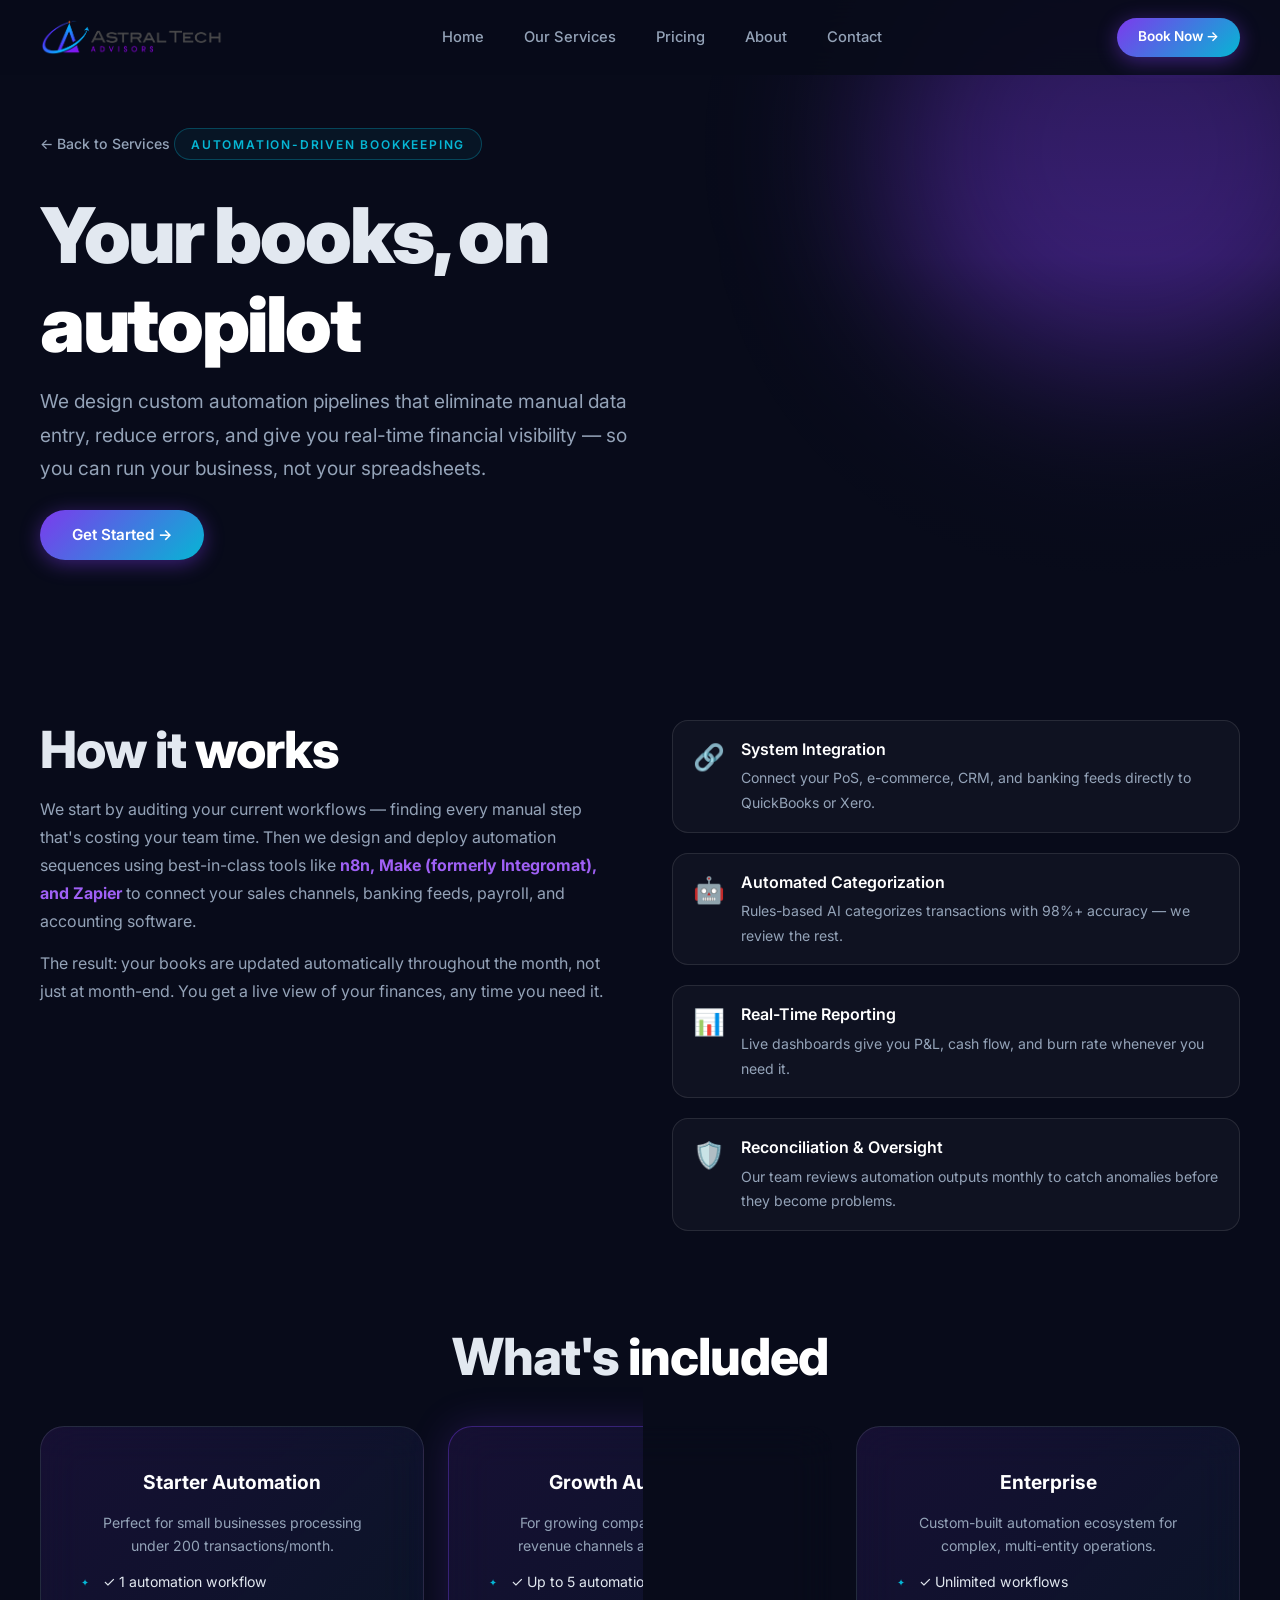
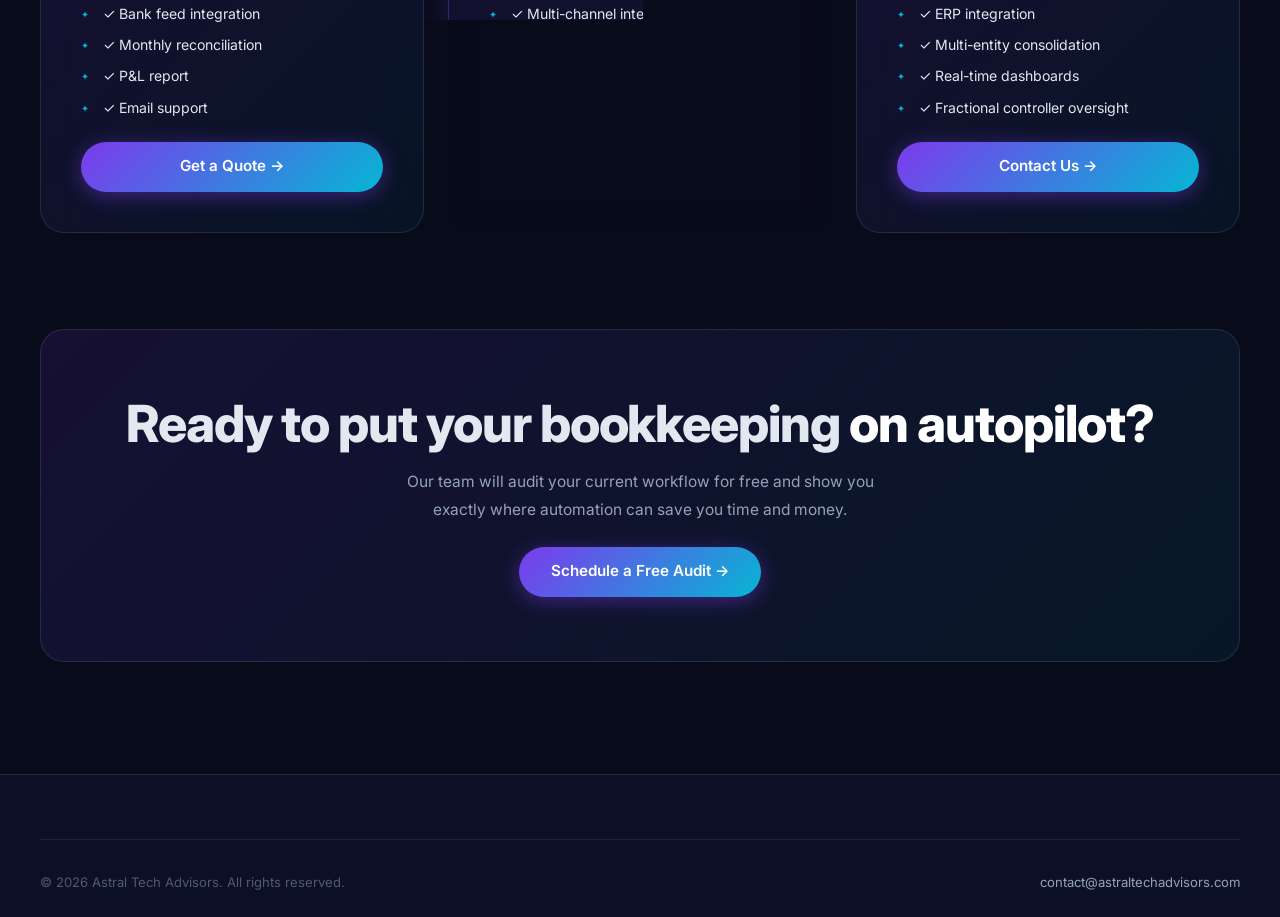
==== automation-bookkeeping.html @ 104b8343 "Add 9 service landing pages, wire up all navigation links - Restore 6 service pages from Johan's git" ====
<!DOCTYPE html>
<html lang="en">

<head>
    <meta charset="UTF-8" />
    <meta name="viewport" content="width=device-width, initial-scale=1.0" />
    <title>Automation-Driven Bookkeeping — Astral Tech Advisors</title>
    <meta name="description"
        content="Reduce manual entry and errors with custom automation pipelines. We design workflows using n8n, Make, and Zapier for real-time financial visibility." />
    <link rel="preconnect" href="https://fonts.googleapis.com" />
    <link rel="stylesheet" href="index.css" />
    <link rel="stylesheet" href="landing.css" />
</head>

<body>
    <nav class="navbar scrolled" id="navbar">
        <div class="container">
            <div class="nav-inner">
                <a href="index.html" class="nav-logo">
                    <img src="Website Logo.png" alt="Astral Tech Advisors" class="nav-logo-img" />
                </a>
                <ul class="nav-links" id="nav-links">
                    <li><a href="index.html">Home</a></li>
                    <li><a href="index.html#services">Our Services</a></li>
                    <li><a href="index.html#pricing">Pricing</a></li>
                    <li><a href="index.html#about">About</a></li>
                    <li><a href="index.html#contact">Contact</a></li>
                </ul>
                <!-- TODO: Replace with actual Calendly scheduling page once created -->
                <a href="https://calendly.com/astraltechadvisors" target="_blank" class="btn btn-primary btn-sm nav-cta">Book Now →</a>
                <button class="hamburger" id="hamburger"
                    aria-label="Toggle menu"><span></span><span></span><span></span></button>
            </div>
        </div>
    </nav>

    <header class="landing-hero">

        <div class="hero-overlay"></div>
        <div class="orb orb-violet" style="width:500px;height:500px;top:-100px;right:-100px;"></div>
        <div class="container">
            <div class="landing-hero-content">
                <a href="index.html#services" class="back-link">← Back to Services</a>
                <div class="section-label">Automation-Driven Bookkeeping</div>
                <h1>Your books, on <span class="gradient-text">autopilot</span></h1>
                <p class="hero-subtitle">We design custom automation pipelines that eliminate manual data entry, reduce
                    errors, and give you real-time financial visibility — so you can run your business, not your
                    spreadsheets.</p>
                <a href="index.html#contact" class="btn btn-primary">Get Started →</a>
            </div>
        </div>
    </header>

    <main class="landing-main">
        <div class="container">

            <section class="landing-section reveal">
                <div class="landing-section-grid">
                    <div>
                        <h2>How it <span class="gradient-text">works</span></h2>
                        <p>We start by auditing your current workflows — finding every manual step that's costing your
                            team time. Then we design and deploy automation sequences using best-in-class tools like
                            <strong>n8n, Make (formerly Integromat), and Zapier</strong> to connect your sales channels,
                            banking feeds, payroll, and accounting software.</p>
                        <p>The result: your books are updated automatically throughout the month, not just at month-end.
                            You get a live view of your finances, any time you need it.</p>
                    </div>
                    <div class="feature-list">
                        <div class="feature-item">
                            <div class="feature-icon">🔗</div>
                            <div><strong>System Integration</strong>
                                <p>Connect your PoS, e-commerce, CRM, and banking feeds directly to QuickBooks or Xero.
                                </p>
                            </div>
                        </div>
                        <div class="feature-item">
                            <div class="feature-icon">🤖</div>
                            <div><strong>Automated Categorization</strong>
                                <p>Rules-based AI categorizes transactions with 98%+ accuracy — we review the rest.</p>
                            </div>
                        </div>
                        <div class="feature-item">
                            <div class="feature-icon">📊</div>
                            <div><strong>Real-Time Reporting</strong>
                                <p>Live dashboards give you P&L, cash flow, and burn rate whenever you need it.</p>
                            </div>
                        </div>
                        <div class="feature-item">
                            <div class="feature-icon">🛡️</div>
                            <div><strong>Reconciliation & Oversight</strong>
                                <p>Our team reviews automation outputs monthly to catch anomalies before they become
                                    problems.</p>
                            </div>
                        </div>
                    </div>
                </div>
            </section>

            <section class="landing-section reveal">
                <h2 class="text-center">What's <span class="gradient-text">included</span></h2>
                <div class="pricing-cards">
                    <div class="glass-card pricing-card">
                        <div class="pricing-tier">Starter Automation</div>
                        <div class="pricing-desc">Perfect for small businesses processing under 200 transactions/month.
                        </div>
                        <ul class="pricing-features">
                            <li>✓ 1 automation workflow</li>
                            <li>✓ Bank feed integration</li>
                            <li>✓ Monthly reconciliation</li>
                            <li>✓ P&L report</li>
                            <li>✓ Email support</li>
                        </ul>
                        <a href="index.html#contact" class="btn btn-primary"
                            style="width:100%;justify-content:center;">Get a Quote →</a>
                    </div>
                    <div class="glass-card pricing-card featured-card">
                        <div class="pricing-badge">Most Popular</div>
                        <div class="pricing-tier">Growth Automation</div>
                        <div class="pricing-desc">For growing companies with multiple revenue channels and higher
                            volume.</div>
                        <ul class="pricing-features">
                            <li>✓ Up to 5 automation workflows</li>
                            <li>✓ Multi-channel integration</li>
                            <li>✓ Automated AP/AR tracking</li>
                            <li>✓ Weekly reporting</li>
                            <li>✓ Dedicated account manager</li>
                        </ul>
                        <a href="index.html#contact" class="btn btn-primary"
                            style="width:100%;justify-content:center;">Get a Quote →</a>
                    </div>
                    <div class="glass-card pricing-card">
                        <div class="pricing-tier">Enterprise</div>
                        <div class="pricing-desc">Custom-built automation ecosystem for complex, multi-entity
                            operations.</div>
                        <ul class="pricing-features">
                            <li>✓ Unlimited workflows</li>
                            <li>✓ ERP integration</li>
                            <li>✓ Multi-entity consolidation</li>
                            <li>✓ Real-time dashboards</li>
                            <li>✓ Fractional controller oversight</li>
                        </ul>
                        <a href="index.html#contact" class="btn btn-primary"
                            style="width:100%;justify-content:center;">Contact Us →</a>
                    </div>
                </div>
            </section>

            <section class="landing-cta reveal">
                <h2>Ready to put your bookkeeping <span class="gradient-text">on autopilot?</span></h2>
                <p>Our team will audit your current workflow for free and show you exactly where automation can save you
                    time and money.</p>
                <a href="index.html#contact" class="btn btn-primary">Schedule a Free Audit →</a>
            </section>

        </div>
    </main>

    <footer>
        <div class="container">
            <div class="footer-bottom" style="padding-top:2rem;border-top:1px solid rgba(255,255,255,0.08)">
                <span>© 2026 Astral Tech Advisors. All rights reserved.</span>
                <a href="mailto:contact@astraltechadvisors.com">contact@astraltechadvisors.com</a>
            </div>
        </div>
    </footer>
    <script src="main.js"></script>
</body>

</html>
---- index.css ----
/* ============================================================
   ASTRAL TECH ADVISORS — Design System
   ============================================================ */

/* ── Google Fonts ── */
@import url('https://fonts.googleapis.com/css2?family=Inter:wght@300;400;500;600;700;800;900&display=swap');

/* ── Design Tokens ── */
:root {
  /* Colors */
  --clr-bg:         #080B1A;
  --clr-bg-2:       #0D1129;
  --clr-surface:    rgba(255,255,255,0.04);
  --clr-border:     rgba(255,255,255,0.10);
  --clr-violet:     #7C3AED;
  --clr-violet-l:   #9F60F5;
  --clr-cyan:       #06B6D4;
  --clr-cyan-l:     #22D3EE;
  --clr-white:      #FFFFFF;
  --clr-text:       #E2E8F0;
  --clr-muted:      #94A3B8;

  /* Gradients */
  --grad-accent: linear-gradient(135deg, var(--clr-violet), var(--clr-cyan));
  --grad-hero:   radial-gradient(ellipse at 70% 50%, rgba(124,58,237,0.35) 0%, rgba(6,182,212,0.15) 50%, transparent 75%);
  --grad-card:   linear-gradient(135deg, rgba(124,58,237,0.12), rgba(6,182,212,0.06));

  /* Typography */
  --ff-base: 'Inter', system-ui, sans-serif;
  --fw-light: 300;
  --fw-regular: 400;
  --fw-medium: 500;
  --fw-semibold: 600;
  --fw-bold: 700;
  --fw-extrabold: 800;
  --fw-black: 900;

  /* Spacing */
  --space-xs:  0.5rem;
  --space-sm:  1rem;
  --space-md:  1.5rem;
  --space-lg:  2.5rem;
  --space-xl:  4rem;
  --space-2xl: 7rem;

  /* Radius */
  --radius-sm: 8px;
  --radius-md: 16px;
  --radius-lg: 24px;
  --radius-pill: 999px;

  /* Shadows */
  --shadow-glow-v: 0 0 40px rgba(124,58,237,0.25);
  --shadow-glow-c: 0 0 40px rgba(6,182,212,0.20);
  --shadow-card:   0 8px 32px rgba(0,0,0,0.4);

  /* Transitions */
  --ease-out: cubic-bezier(0.16, 1, 0.3, 1);
  --dur-fast: 200ms;
  --dur-base: 350ms;
  --dur-slow: 600ms;

  /* Z-index */
  --z-nav: 1000;
  --z-hero: 1;
  --z-modal: 2000;
}

/* ── Reset & Base ── */
*, *::before, *::after { box-sizing: border-box; margin: 0; padding: 0; }

html { scroll-behavior: smooth; font-size: 16px; background: var(--clr-bg); }

body {
  font-family: var(--ff-base);
  background: transparent;
  color: var(--clr-text);
  line-height: 1.6;
  overflow-x: hidden;
  -webkit-font-smoothing: antialiased;
}

/* ── Full-page background star canvas ── */
#bg-canvas {
  position: fixed;
  top: 70px;
  left: 0;
  right: 0;
  bottom: 0;
  width: 100%;
  height: calc(100% - 70px);
  z-index: -1;
  pointer-events: none;
}

img { max-width: 100%; display: block; }
a { text-decoration: none; color: inherit; }
ul { list-style: none; }
button { cursor: pointer; border: none; background: none; font-family: inherit; }

/* ── Typography ── */
h1, h2, h3, h4 { line-height: 1.15; font-weight: var(--fw-bold); }
h1 { font-size: clamp(2.8rem, 6vw, 5.5rem); font-weight: var(--fw-black); letter-spacing: -0.03em; }
h2 { font-size: clamp(2rem, 4vw, 3.2rem); font-weight: var(--fw-extrabold); letter-spacing: -0.02em; }
h3 { font-size: clamp(1.1rem, 2vw, 1.4rem); font-weight: var(--fw-semibold); }
p  { color: var(--clr-muted); line-height: 1.75; }

.gradient-text {
  color: var(--clr-white);
}

.section-label {
  display: inline-flex;
  align-items: center;
  gap: 0.5rem;
  font-size: 0.75rem;
  font-weight: var(--fw-semibold);
  letter-spacing: 0.15em;
  text-transform: uppercase;
  color: var(--clr-cyan);
  padding: 0.35rem 1rem;
  border: 1px solid rgba(6,182,212,0.3);
  border-radius: var(--radius-pill);
  background: rgba(6,182,212,0.06);
  margin-bottom: var(--space-md);
}

/* ── Container ── */
.container {
  width: min(1200px, 100% - 3rem);
  margin-inline: auto;
}

/* ── Buttons ── */
.btn {
  display: inline-flex;
  align-items: center;
  gap: 0.5rem;
  padding: 0.8rem 2rem;
  border-radius: var(--radius-pill);
  font-size: 0.95rem;
  font-weight: var(--fw-semibold);
  transition: transform var(--dur-fast) var(--ease-out),
              box-shadow var(--dur-fast) var(--ease-out),
              opacity var(--dur-fast);
}
.btn:hover { transform: translateY(-2px); }

.btn-primary {
  background: var(--grad-accent);
  color: var(--clr-white);
  box-shadow: 0 4px 20px rgba(124,58,237,0.45);
}
.btn-primary:hover { box-shadow: 0 8px 30px rgba(124,58,237,0.65); }

.btn-ghost {
  color: var(--clr-white);
  border: 1.5px solid var(--clr-border);
  background: rgba(255,255,255,0.05);
  backdrop-filter: blur(8px);
}
.btn-ghost:hover {
  border-color: rgba(124,58,237,0.6);
  background: rgba(124,58,237,0.1);
}

.btn-sm {
  padding: 0.55rem 1.3rem;
  font-size: 0.85rem;
}

/* ── Glassmorphism Card ── */
.glass-card {
  background: var(--grad-card);
  border: 1px solid var(--clr-border);
  border-radius: var(--radius-lg);
  backdrop-filter: blur(20px);
  -webkit-backdrop-filter: blur(20px);
  padding: var(--space-lg);
  transition: transform var(--dur-base) var(--ease-out),
              box-shadow var(--dur-base) var(--ease-out),
              border-color var(--dur-base);
  position: relative;
  overflow: hidden;
}

.glass-card::before {
  content: '';
  position: absolute;
  inset: 0;
  background: var(--grad-card);
  opacity: 0;
  transition: opacity var(--dur-base);
}

.glass-card:hover {
  transform: translateY(-6px);
  box-shadow: var(--shadow-card), var(--shadow-glow-v);
  border-color: rgba(124,58,237,0.4);
}

.glass-card:hover::before { opacity: 1; }

/* ── Orb / Glow blobs ── */
.orb {
  position: absolute;
  border-radius: 50%;
  filter: blur(80px);
  pointer-events: none;
  z-index: 0;
}
.orb-violet { background: rgba(124,58,237,0.45); }
.orb-cyan   { background: rgba(6,182,212,0.35);  }

/* ============================================================
   NAVIGATION
   ============================================================ */
.navbar {
  position: fixed;
  top: 0;
  inset-inline: 0;
  z-index: var(--z-nav);
  padding: 1.1rem 0;
  background: rgba(8, 11, 26, 0.92);
  backdrop-filter: blur(16px);
  -webkit-backdrop-filter: blur(16px);
  transition: background var(--dur-base), box-shadow var(--dur-base), padding var(--dur-base);
}

.navbar.scrolled {
  background: rgba(8,11,26,0.85);
  backdrop-filter: blur(24px);
  -webkit-backdrop-filter: blur(24px);
  box-shadow: 0 1px 0 rgba(255,255,255,0.06);
  padding: 0.7rem 0;
}

.nav-inner {
  display: flex;
  align-items: center;
  justify-content: space-between;
  gap: var(--space-lg);
}

.nav-logo {
  display: flex;
  align-items: center;
  gap: 0.65rem;
  font-weight: var(--fw-bold);
  font-size: 1.1rem;
  color: var(--clr-white);
  letter-spacing: -0.02em;
}

.nav-logo-icon {
  width: 36px;
  height: 36px;
  background: var(--grad-accent);
  border-radius: 10px;
  display: flex;
  align-items: center;
  justify-content: center;
  font-size: 1.1rem;
}

.nav-links {
  display: flex;
  align-items: center;
  gap: var(--space-lg);
}

.nav-links a {
  font-size: 0.92rem;
  font-weight: var(--fw-medium);
  color: var(--clr-muted);
  transition: color var(--dur-fast);
  position: relative;
}

.nav-links a::after {
  content: '';
  position: absolute;
  bottom: -3px;
  left: 0;
  right: 0;
  height: 2px;
  background: var(--grad-accent);
  transform: scaleX(0);
  transform-origin: left;
  transition: transform var(--dur-fast) var(--ease-out);
  border-radius: 2px;
}

.nav-links a:hover { color: var(--clr-white); }
.nav-links a:hover::after { transform: scaleX(1); }

.nav-cta { margin-left: var(--space-sm); }

.hamburger {
  display: none;
  flex-direction: column;
  gap: 5px;
  width: 28px;
}
.hamburger span {
  display: block;
  height: 2px;
  background: var(--clr-white);
  border-radius: 2px;
  transition: transform var(--dur-fast), opacity var(--dur-fast);
}

/* ============================================================
   HERO
   ============================================================ */
.hero {
  position: relative;
  min-height: 100vh;
  display: flex;
  align-items: center;
  overflow: hidden;
}

.hero-video {
  position: absolute;
  inset: 0;
  width: 100%;
  height: 100%;
  object-fit: cover;
  z-index: 0;
}

@media (prefers-reduced-motion: reduce) {
  .hero-video {
    display: none;
  }
  .hero::before {
    content: '';
    position: absolute;
    inset: 0;
    background: url('Images/Untitled design.png') center / cover no-repeat;
    z-index: 0;
  }
}

.hero-overlay {
  position: absolute;
  inset: 0;
  background: linear-gradient(
    to bottom,
    rgba(8,11,26,0.35) 0%,
    rgba(8,11,26,0.05) 40%,
    rgba(8,11,26,0.8) 85%,
    var(--clr-bg) 100%
  );
  z-index: 1;
}

.hero .orb-1 { width: 700px; height: 700px; top: -200px; right: -100px; }
.hero .orb-2 { width: 500px; height: 500px; bottom: 0; left: -150px; }

.hero-content {
  position: relative;
  z-index: 2;
  max-width: 800px;
  padding-top: 8rem;
  padding-bottom: var(--space-2xl);
}

.hero-badge {
  display: inline-flex;
  align-items: center;
  gap: 0.5rem;
  font-size: 0.8rem;
  font-weight: var(--fw-semibold);
  letter-spacing: 0.08em;
  color: var(--clr-cyan-l);
  padding: 0.4rem 1rem;
  border: 1px solid rgba(6,182,212,0.3);
  border-radius: var(--radius-pill);
  background: rgba(6,182,212,0.07);
  margin-bottom: var(--space-md);
  animation: fadeSlideIn 0.8s var(--ease-out) both;
}

.hero-title {
  animation: fadeSlideIn 0.9s 0.1s var(--ease-out) both;
  margin-bottom: var(--space-md);
}

.hero-subtitle {
  font-size: clamp(1rem, 2vw, 1.2rem);
  color: var(--clr-muted);
  max-width: 560px;
  animation: fadeSlideIn 0.9s 0.2s var(--ease-out) both;
  margin-bottom: var(--space-sm);
}

.hero-sub2 {
  font-size: 0.95rem;
  color: rgba(148,163,184,0.75);
  max-width: 520px;
  animation: fadeSlideIn 0.9s 0.25s var(--ease-out) both;
  margin-bottom: var(--space-lg);
}

.hero-ctas {
  display: flex;
  flex-wrap: wrap;
  gap: var(--space-sm);
  animation: fadeSlideIn 0.9s 0.35s var(--ease-out) both;
}

.hero-scroll-hint {
  position: absolute;
  bottom: 2rem;
  left: 50%;
  transform: translateX(-50%);
  display: flex;
  flex-direction: column;
  align-items: center;
  gap: 0.4rem;
  z-index: 2;
  color: var(--clr-muted);
  font-size: 0.75rem;
  letter-spacing: 0.1em;
  text-transform: uppercase;
  animation: fadeSlideIn 1s 0.6s var(--ease-out) both;
}

.scroll-mouse {
  width: 22px; height: 36px;
  border: 2px solid rgba(255,255,255,0.3);
  border-radius: 12px;
  display: flex;
  justify-content: center;
  padding-top: 5px;
}
.scroll-mouse::before {
  content: '';
  width: 3px; height: 6px;
  background: var(--clr-white);
  border-radius: 2px;
  animation: scrollWheel 1.5s infinite;
}

/* ============================================================
   SERVICES / WHAT WE OFFER
   ============================================================ */
.services {
  padding: var(--space-2xl) 0;
  position: relative;
}

.services .orb-1 { width: 600px; height: 600px; top: 50%; left: -200px; transform: translateY(-50%); opacity: 0.5; }
.services .orb-2 { width: 400px; height: 400px; top: 10%; right: -100px; opacity: 0.4; }

.section-header {
  text-align: center;
  max-width: 650px;
  margin: 0 auto var(--space-xl);
}

.section-header p {
  font-size: 1.05rem;
  margin-top: var(--space-sm);
}

.services-grid {
  display: grid;
  grid-template-columns: repeat(3, 1fr);
  gap: 1.5rem;
  position: relative;
  z-index: 1;
}

.service-card {
  display: flex;
  flex-direction: column;
  gap: 1rem;
  overflow: visible;
}

.service-icon {
  width: 52px; height: 52px;
  border-radius: var(--radius-md);
  display: flex;
  align-items: center;
  justify-content: center;
  font-size: 1.4rem;
  margin-bottom: 0.25rem;
}

.service-icon.violet { background: rgba(124,58,237,0.18); border: 1px solid rgba(124,58,237,0.3); }
.service-icon.cyan   { background: rgba(6,182,212,0.18);  border: 1px solid rgba(6,182,212,0.3);  }
.service-icon.mix    { background: rgba(159,96,245,0.12); border: 1px solid rgba(159,96,245,0.25); }

.service-card h3 { color: var(--clr-white); }
.service-card p  { font-size: 0.92rem; flex: 1; }

.service-link {
  display: inline-flex;
  align-items: center;
  gap: 0.35rem;
  font-size: 0.85rem;
  font-weight: var(--fw-semibold);
  color: var(--clr-violet-l);
  transition: gap var(--dur-fast), color var(--dur-fast);
}
.service-link:hover { color: var(--clr-cyan-l); gap: 0.6rem; }

/* ── Service Detail Expandable Panel ── */
.service-toggle {
  cursor: pointer;
  font-family: var(--ff-base);
  padding: 0;
}

.service-toggle-arrow {
  display: inline-block;
  transition: transform var(--dur-fast) var(--ease-out);
}

.service-toggle[aria-expanded="true"] .service-toggle-arrow {
  transform: rotate(90deg);
}

.service-detail {
  overflow: hidden;
  max-height: 0;
  opacity: 0;
  transition: max-height var(--dur-slow) var(--ease-out),
              opacity var(--dur-base) var(--ease-out),
              margin-top var(--dur-base) var(--ease-out);
  margin-top: 0;
}

.service-detail.open {
  max-height: 400px;
  opacity: 1;
  margin-top: 1rem;
}

.service-detail ul {
  display: flex;
  flex-direction: column;
  gap: 0.5rem;
  margin-bottom: 1rem;
}

.service-detail li {
  font-size: 0.85rem;
  color: var(--clr-muted);
  padding-left: 1.2rem;
  position: relative;
}

.service-detail li::before {
  content: '\2726';
  position: absolute;
  left: 0;
  color: var(--clr-cyan);
  font-size: 0.6rem;
  top: 0.25rem;
}

.service-detail .btn {
  font-size: 0.82rem;
  padding: 0.5rem 1.2rem;
}

/* ── Extended Services (2nd row) ── */
.ext-services {
  padding: 0 0 var(--space-2xl);
  position: relative;
}
.ext-services-grid {
  display: grid;
  grid-template-columns: repeat(3, 1fr);
  gap: 1.5rem;
}

/* ============================================================
   PRICING
   ============================================================ */
.pricing {
  padding: var(--space-2xl) 0;
  position: relative;
}

.pricing-grid {
  display: grid;
  grid-template-columns: repeat(3, 1fr);
  gap: 1.5rem;
  align-items: start;
}

.pricing-card {
  display: flex;
  flex-direction: column;
  gap: 1rem;
  text-align: center;
  align-items: center;
  position: relative;
  overflow: visible;
}

.pricing-tier {
  font-size: 1.1rem;
  font-weight: var(--fw-bold);
  color: var(--clr-white);
}

.pricing-price {
  font-size: 0.95rem;
  color: var(--clr-muted);
  word-break: break-word;
}

.pricing-amount {
  font-size: clamp(1.6rem, 4vw, 2.4rem);
  font-weight: var(--fw-black);
  line-height: 1;
}

.pricing-desc {
  font-size: 0.9rem;
  max-width: 280px;
}

.pricing-features {
  display: flex;
  flex-direction: column;
  gap: 0.6rem;
  margin-bottom: 0.5rem;
  width: 100%;
  text-align: left;
}

.pricing-features li {
  font-size: 0.88rem;
  color: var(--clr-muted);
  padding-left: 1.4rem;
  position: relative;
  word-break: break-word;
}

.pricing-features li::before {
  content: '\2726';
  position: absolute;
  left: 0;
  color: var(--clr-cyan);
  font-size: 0.6rem;
  top: 0.25rem;
}

.pricing-card--featured {
  border-color: rgba(124,58,237,0.5);
  box-shadow: 0 0 40px rgba(124,58,237,0.2), 0 0 80px rgba(6,182,212,0.08);
}

.pricing-badge {
  position: absolute;
  top: -12px;
  left: 50%;
  transform: translateX(-50%);
  background: var(--grad-accent);
  color: var(--clr-white);
  font-size: 0.72rem;
  font-weight: var(--fw-semibold);
  letter-spacing: 0.08em;
  text-transform: uppercase;
  padding: 0.3rem 1rem;
  border-radius: var(--radius-pill);
  white-space: nowrap;
}

/* ============================================================
   ABOUT
   ============================================================ */
.about {
  padding: var(--space-2xl) 0;
  background: rgba(13, 17, 41, 0.82);
  position: relative;
  overflow: hidden;
}

.about::before {
  content: '';
  position: absolute;
  inset: 0;
  background: var(--grad-hero);
  opacity: 0.5;
}

.about-grid {
  display: grid;
  grid-template-columns: 1fr 1fr;
  gap: 5rem;
  align-items: center;
  position: relative;
  z-index: 1;
}

.about-content h2 { margin-bottom: var(--space-md); }

.about-content p {
  font-size: 0.98rem;
  margin-bottom: var(--space-sm);
}

.about-content p strong {
  color: var(--clr-violet-l);
  font-weight: var(--fw-semibold);
}

.about-cta { margin-top: var(--space-md); }

.about-visual { display: flex; flex-direction: column; gap: 1.25rem; }

.stat-card {
  display: flex;
  align-items: center;
  gap: 1.25rem;
  padding: 1.25rem 1.5rem;
  background: rgba(255,255,255,0.04);
  border: 1px solid var(--clr-border);
  border-radius: var(--radius-md);
  transition: border-color var(--dur-base), transform var(--dur-base) var(--ease-out);
}

.stat-card:hover {
  border-color: rgba(124,58,237,0.35);
  transform: translateX(6px);
}

.stat-number {
  font-size: 2.2rem;
  font-weight: var(--fw-black);
  background: var(--grad-accent);
  -webkit-background-clip: text;
  background-clip: text;
  -webkit-text-fill-color: transparent;
  line-height: 1;
  min-width: 90px;
}

.stat-label {
  color: var(--clr-muted);
  font-size: 0.9rem;
  line-height: 1.4;
}
.stat-label strong { color: var(--clr-text); display: block; font-size: 1rem; margin-bottom: 0.1rem; }

/* ============================================================
   CONTACT
   ============================================================ */
.contact {
  padding: var(--space-2xl) 0;
  position: relative;
  overflow: hidden;
}

.contact .orb-1 { width: 500px; height: 500px; bottom: -100px; right: -100px; }
.contact .orb-2 { width: 350px; height: 350px; top: 50px; left: -50px; }

.contact-grid {
  display: grid;
  grid-template-columns: 1fr 1.4fr;
  gap: 5rem;
  align-items: start;
  position: relative;
  z-index: 1;
}

.contact-info h2 { margin-bottom: var(--space-md); }
.contact-info p  { font-size: 0.97rem; margin-bottom: var(--space-md); }

.contact-meta {
  display: flex;
  flex-direction: column;
  gap: 1rem;
  margin-top: var(--space-md);
}

.contact-item {
  display: flex;
  align-items: center;
  gap: 1rem;
  padding: 0.9rem 1.2rem;
  border: 1px solid var(--clr-border);
  border-radius: var(--radius-md);
  background: rgba(255,255,255,0.03);
  font-size: 0.9rem;
}

.contact-item-icon {
  width: 38px; height: 38px;
  border-radius: 10px;
  background: rgba(6,182,212,0.12);
  border: 1px solid rgba(6,182,212,0.25);
  display: flex; align-items: center; justify-content: center;
  font-size: 1rem;
  flex-shrink: 0;
}

.contact-item-text strong { color: var(--clr-text); display: block; font-size: 0.78rem; margin-bottom: 0.15rem; }
.contact-item-text span   { color: var(--clr-muted); }

/* Contact Form */
.contact-form {
  display: flex;
  flex-direction: column;
  gap: 1.25rem;
}

.form-row { display: grid; grid-template-columns: 1fr 1fr; gap: 1.25rem; }

.form-group {
  display: flex;
  flex-direction: column;
  gap: 0.4rem;
}

.form-group label {
  font-size: 0.8rem;
  font-weight: var(--fw-semibold);
  color: var(--clr-muted);
  letter-spacing: 0.05em;
  text-transform: uppercase;
}

.form-group input,
.form-group textarea {
  background: rgba(255,255,255,0.05);
  border: 1.5px solid var(--clr-border);
  border-radius: var(--radius-sm);
  padding: 0.8rem 1rem;
  color: var(--clr-white);
  font-family: var(--ff-base);
  font-size: 0.95rem;
  transition: border-color var(--dur-fast), box-shadow var(--dur-fast), background var(--dur-fast);
  outline: none;
}

.form-group input::placeholder,
.form-group textarea::placeholder { color: rgba(148,163,184,0.5); }

.form-group input:focus,
.form-group textarea:focus {
  border-color: var(--clr-violet);
  box-shadow: 0 0 0 3px rgba(124,58,237,0.18);
  background: rgba(124,58,237,0.06);
}

.form-group textarea { resize: vertical; min-height: 140px; }

/* ============================================================
   FOOTER
   ============================================================ */
footer {
  background: rgba(13, 17, 41, 0.92);
  border-top: 1px solid var(--clr-border);
  padding: var(--space-xl) 0 var(--space-md);
}

.footer-grid {
  display: grid;
  grid-template-columns: 1.5fr 1fr 1fr;
  gap: 3rem;
  padding-bottom: var(--space-lg);
  border-bottom: 1px solid var(--clr-border);
}

.footer-brand p {
  font-size: 0.9rem;
  margin-top: 0.75rem;
  max-width: 280px;
}

.footer-nav h4,
.footer-newsletter h4 {
  font-size: 0.8rem;
  font-weight: var(--fw-semibold);
  letter-spacing: 0.12em;
  text-transform: uppercase;
  color: var(--clr-muted);
  margin-bottom: var(--space-sm);
}

.footer-nav ul { display: flex; flex-direction: column; gap: 0.6rem; }
.footer-nav a { font-size: 0.92rem; color: var(--clr-muted); transition: color var(--dur-fast); }
.footer-nav a:hover { color: var(--clr-white); }

.newsletter-form {
  display: flex;
  gap: 0.5rem;
  margin-top: var(--space-sm);
}
.newsletter-form input {
  flex: 1;
  background: rgba(255,255,255,0.05);
  border: 1.5px solid var(--clr-border);
  border-radius: var(--radius-pill);
  padding: 0.6rem 1rem;
  color: var(--clr-white);
  font-family: var(--ff-base);
  font-size: 0.85rem;
  outline: none;
  transition: border-color var(--dur-fast);
}
.newsletter-form input:focus { border-color: var(--clr-violet); }
.newsletter-form input::placeholder { color: rgba(148,163,184,0.5); }
.newsletter-form button {
  background: var(--grad-accent);
  color: var(--clr-white);
  border-radius: var(--radius-pill);
  padding: 0.6rem 1.2rem;
  font-size: 0.82rem;
  font-weight: var(--fw-semibold);
  font-family: var(--ff-base);
  white-space: nowrap;
  transition: box-shadow var(--dur-fast), transform var(--dur-fast);
}
.newsletter-form button:hover { box-shadow: 0 4px 16px rgba(124,58,237,0.5); transform: translateY(-1px); }

.footer-bottom {
  display: flex;
  align-items: center;
  justify-content: space-between;
  padding-top: var(--space-md);
  font-size: 0.82rem;
  color: rgba(148,163,184,0.5);
  flex-wrap: wrap;
  gap: 0.5rem;
}

.footer-bottom a { color: var(--clr-muted); transition: color var(--dur-fast); }
.footer-bottom a:hover { color: var(--clr-white); }

/* ============================================================
   DIVIDER / SEPARATOR
   ============================================================ */
.section-divider {
  width: 100%;
  height: 1px;
  background: linear-gradient(to right, transparent, var(--clr-border), transparent);
}

/* ============================================================
   SCROLL-REVEAL ANIMATION CLASSES
   ============================================================ */
.reveal {
  opacity: 0;
  transform: translateY(32px);
  transition: opacity var(--dur-slow) var(--ease-out),
              transform var(--dur-slow) var(--ease-out);
}
.reveal.visible {
  opacity: 1;
  transform: translateY(0);
}
.reveal-delay-1 { transition-delay: 0.1s; }
.reveal-delay-2 { transition-delay: 0.2s; }
.reveal-delay-3 { transition-delay: 0.3s; }

/* ============================================================
   KEYFRAME ANIMATIONS
   ============================================================ */
@keyframes fadeSlideIn {
  from { opacity: 0; transform: translateY(24px); }
  to   { opacity: 1; transform: translateY(0);    }
}

@keyframes scrollWheel {
  0%, 100% { transform: translateY(0); opacity: 1; }
  80%       { transform: translateY(10px); opacity: 0; }
}

@keyframes pulse-ring {
  0%   { transform: scale(1); opacity: 0.7; }
  100% { transform: scale(1.5); opacity: 0; }
}

@keyframes shimmer {
  0%   { background-position: -200% center; }
  100% { background-position:  200% center; }
}

/* ============================================================
   RESPONSIVE
   ============================================================ */
@media (max-width: 1024px) {
  .services-grid, .ext-services-grid { grid-template-columns: repeat(2, 1fr); }
  .pricing-grid { grid-template-columns: repeat(2, 1fr); }
  .about-grid { grid-template-columns: 1fr; gap: 3rem; }
  .contact-grid { grid-template-columns: 1fr; gap: 3rem; }
  .footer-grid { grid-template-columns: 1fr 1fr; }
}

@media (max-width: 768px) {
  :root { --space-2xl: 5rem; }

  .nav-links, .nav-cta { display: none; }
  .hamburger { display: flex; }

  .nav-links.open {
    display: flex;
    flex-direction: column;
    position: fixed;
    top: 0; left: 0; right: 0; bottom: 0;
    background: rgba(8,11,26,0.97);
    backdrop-filter: blur(20px);
    align-items: center;
    justify-content: center;
    gap: 2rem;
    z-index: calc(var(--z-nav) - 1);
  }
  .nav-links.open a { font-size: 1.5rem; color: var(--clr-white); }
  .nav-links.open + .nav-cta { display: flex; }

  .services-grid, .ext-services-grid { grid-template-columns: 1fr; }
  .pricing-grid { grid-template-columns: 1fr; max-width: 440px; margin-inline: auto; }
  .form-row { grid-template-columns: 1fr; }
  .footer-grid { grid-template-columns: 1fr; }
  .hero-ctas { flex-direction: column; }
  .footer-bottom { text-align: center; justify-content: center; }
}

@media (max-width: 480px) {
  h1 { font-size: 2.4rem; }
  .stat-card { flex-direction: column; text-align: center; }
}

/* ============================================================
   SPACE THEME ENHANCEMENTS
   Neon · Cyberpunk · Warp Launch · Constellation
   ============================================================ */

/* ── Logo Image ── */
.nav-logo-img {
  height: 38px;
  max-width: 220px;
  width: auto;
  display: block;
  object-fit: contain;
  transition: filter var(--dur-fast);
}
.nav-logo:hover .nav-logo-img {
  filter: drop-shadow(0 0 8px rgba(124,58,237,0.7));
}
.nav-logo-img--footer {
  height: 32px;
  max-width: 200px;
}


/* ── Hero Title Neon Glow ── */
.hero-title {
  filter: drop-shadow(0 0 30px rgba(124,58,237,0.3));
}

/* ── Hero Badge Neon Pulse ── */
.hero-badge {
  animation: fadeSlideIn 0.8s var(--ease-out) both, badgePulse 3s ease-in-out 1.2s infinite;
}
@keyframes badgePulse {
  0%, 100% { border-color: rgba(6,182,212,0.3); box-shadow: none; }
  50%       { border-color: rgba(6,182,212,0.7); box-shadow: 0 0 20px rgba(6,182,212,0.3), 0 0 40px rgba(124,58,237,0.15); }
}

/* ── Primary Button Light Sweep ── */
.btn-primary {
  position: relative;
  overflow: hidden;
}
.btn-primary::before {
  content: '';
  position: absolute;
  top: 0;
  left: -100%;
  width: 60%;
  height: 100%;
  background: linear-gradient(90deg, transparent, rgba(255,255,255,0.25), transparent);
  transform: skewX(-20deg);
  animation: btnSweep 3s ease-in-out infinite;
  pointer-events: none;
}
@keyframes btnSweep {
  0%   { left: -100%; }
  35%  { left: 150%; }
  100% { left: 150%; }
}

/* ── Glass Card Enhanced Hover ── */
.glass-card:hover {
  transform: translateY(-8px);
  box-shadow:
    var(--shadow-card),
    0 0 30px rgba(124,58,237,0.45),
    0 0 60px rgba(6,182,212,0.15),
    inset 0 1px 0 rgba(255,255,255,0.1);
  border-color: rgba(124,58,237,0.65);
}

/* ── Service Icon Glow Pulse ── */
@keyframes iconPulseV {
  0%, 100% { box-shadow: none; }
  50%       { box-shadow: 0 0 18px rgba(124,58,237,0.55), 0 0 32px rgba(124,58,237,0.2); }
}
@keyframes iconPulseC {
  0%, 100% { box-shadow: none; }
  50%       { box-shadow: 0 0 18px rgba(6,182,212,0.55),  0 0 32px rgba(6,182,212,0.2);  }
}
.service-icon.violet { animation: iconPulseV 4s ease-in-out infinite; }
.service-icon.cyan   { animation: iconPulseC 4s ease-in-out infinite 0.8s; }
.service-icon.mix    { animation: iconPulseV 4s ease-in-out infinite 1.6s; }

/* ── Section Label Glow ── */
.section-label {
  animation: labelGlow 3.5s ease-in-out infinite;
}
@keyframes labelGlow {
  0%, 100% { border-color: rgba(6,182,212,0.3); box-shadow: none; }
  50%       { border-color: rgba(6,182,212,0.65); box-shadow: 0 0 14px rgba(6,182,212,0.3); }
}

/* ── Stat Card Neon on Hover ── */
.stat-card:hover .stat-number {
  filter: drop-shadow(0 0 12px rgba(124,58,237,0.7));
}

/* ── Cosmic Section Divider ── */
.section-divider {
  height: 2px;
  background: linear-gradient(to right,
    transparent,
    rgba(124,58,237,0.6) 30%,
    rgba(6,182,212,0.8)  50%,
    rgba(124,58,237,0.6) 70%,
    transparent
  );
  position: relative;
}
.section-divider::after {
  content: '✦';
  position: absolute;
  left: 50%;
  top: 50%;
  transform: translate(-50%, -50%);
  background: var(--clr-bg);
  padding: 0 0.6rem;
  font-size: 0.65rem;
  animation: dividerStar 4s ease-in-out infinite;
}
@keyframes dividerStar {
  0%, 100% { color: var(--clr-cyan);    text-shadow: 0 0 8px  var(--clr-cyan); }
  50%       { color: var(--clr-violet-l); text-shadow: 0 0 14px var(--clr-violet-l); }
}

/* ── About Section Scan Line ── */
.about::after {
  content: '';
  position: absolute;
  left: 0;
  right: 0;
  height: 2px;
  background: linear-gradient(to right,
    transparent,
    rgba(124,58,237,0.5) 30%,
    rgba(6,182,212,0.6)  50%,
    rgba(124,58,237,0.5) 70%,
    transparent
  );
  top: -2px;
  z-index: 2;
  pointer-events: none;
  animation: scanLine 8s linear infinite;
}
@keyframes scanLine {
  0%   { top: -2px;  opacity: 0; }
  5%   { opacity: 1; }
  95%  { opacity: 1; }
  100% { top: 100%;  opacity: 0; }
}

/* ── Contact Item Neon Hover ── */
.contact-item {
  transition: border-color var(--dur-base), box-shadow var(--dur-base), transform var(--dur-base) var(--ease-out);
}
.contact-item:hover {
  border-color: rgba(6,182,212,0.45);
  box-shadow: 0 0 16px rgba(6,182,212,0.15);
  transform: translateX(4px);
}

/* ── Service Link Neon on Hover ── */
.service-link:hover {
  color: var(--clr-cyan-l);
  text-shadow: 0 0 10px rgba(6,182,212,0.5);
}

/* ── Scroll Hint Pulse ── */
.hero-scroll-hint {
  animation: fadeSlideIn 1s 0.6s var(--ease-out) both, scrollHintPulse 2.5s ease-in-out 2s infinite;
}
@keyframes scrollHintPulse {
  0%, 100% { opacity: 0.5; }
  50%       { opacity: 1; }
}
.scroll-mouse {
  box-shadow: 0 0 12px rgba(255,255,255,0.15);
}

/* ── Hero Orbs — Breathing Pulse ── */
@keyframes orbBreath {
  0%, 100% { transform: scale(1)    translate(0, 0); }
  50%       { transform: scale(1.1) translate(15px, -10px); }
}
.hero .orb-1 { animation: orbBreath 9s ease-in-out infinite; }
.hero .orb-2 { animation: orbBreath 9s ease-in-out infinite 4.5s; }

/* ── Nav Active Link Glow ── */
.nav-links a[aria-current="page"] {
  color: var(--clr-white);
}
.nav-links a[aria-current="page"]::after {
  transform: scaleX(1);
  box-shadow: 0 0 6px rgba(124,58,237,0.7);
}

/* ── Ghost Button Neon Hover ── */
.btn-ghost:hover {
  border-color: rgba(6,182,212,0.6);
  background: rgba(6,182,212,0.08);
  box-shadow: 0 0 20px rgba(6,182,212,0.2);
}
---- landing.css ----
/* ============================================================
   landing.css — Shared styles for service landing pages
   ============================================================ */

/* ── Landing Hero ── */
.landing-hero {
    position: relative;
    min-height: 55vh;
    display: flex;
    align-items: flex-end;
    overflow: hidden;
    padding-bottom: 5rem;
}

#landing-canvas {
    position: absolute;
    inset: 0;
    width: 100%;
    height: 100%;
}

.landing-hero-content {
    position: relative;
    z-index: 2;
    padding-top: 8rem;
    max-width: 700px;
}

.back-link {
    display: inline-flex;
    align-items: center;
    gap: 0.4rem;
    color: var(--clr-muted);
    font-size: 0.88rem;
    font-weight: var(--fw-medium);
    margin-bottom: 1.25rem;
    transition: color var(--dur-fast);
}

.back-link:hover {
    color: var(--clr-white);
}

.landing-hero-content h1 {
    margin: 0.5rem 0 1rem;
}

.landing-hero-content .hero-subtitle {
    max-width: 600px;
    margin-bottom: 1.5rem;
}

/* ── Landing Main ── */
.landing-main {
    padding: 5rem 0;
}

.landing-section {
    margin-bottom: 6rem;
}

.landing-section-grid {
    display: grid;
    grid-template-columns: 1fr 1fr;
    gap: 4rem;
    align-items: start;
}

.landing-section-grid h2 {
    margin-bottom: 1rem;
}

.landing-section-grid p {
    margin-bottom: 0.9rem;
}

.landing-section-grid p strong {
    color: var(--clr-violet-l);
}

/* ── Feature List ── */
.feature-list {
    display: flex;
    flex-direction: column;
    gap: 1.25rem;
}

.feature-item {
    display: flex;
    gap: 1rem;
    align-items: flex-start;
    padding: 1rem 1.25rem;
    background: rgba(255, 255, 255, 0.03);
    border: 1px solid var(--clr-border);
    border-radius: var(--radius-md);
    transition: border-color var(--dur-base), transform var(--dur-base);
}

.feature-item:hover {
    border-color: rgba(124, 58, 237, 0.35);
    transform: translateX(4px);
}

.feature-icon {
    font-size: 1.6rem;
    flex-shrink: 0;
}

.feature-item strong {
    display: block;
    color: var(--clr-white);
    font-weight: var(--fw-semibold);
    margin-bottom: 0.25rem;
}

.feature-item p {
    font-size: 0.88rem;
    margin: 0;
}

/* ── Pricing Cards ── */
.pricing-cards {
    display: grid;
    grid-template-columns: repeat(3, 1fr);
    gap: 1.5rem;
    margin-top: 2.5rem;
}

.pricing-card {
    display: flex;
    flex-direction: column;
    gap: 0.9rem;
    position: relative;
}

.pricing-badge {
    position: absolute;
    top: -12px;
    left: 50%;
    transform: translateX(-50%);
    background: var(--grad-accent);
    color: white;
    font-size: 0.72rem;
    font-weight: var(--fw-bold);
    letter-spacing: 0.08em;
    padding: 0.25rem 0.85rem;
    border-radius: var(--radius-pill);
    white-space: nowrap;
}

.featured-card {
    border-color: rgba(124, 58, 237, 0.4);
    box-shadow: 0 0 40px rgba(124, 58, 237, 0.2);
}

.pricing-tier {
    font-size: 1.2rem;
    font-weight: var(--fw-bold);
    color: var(--clr-white);
}

.pricing-desc {
    color: var(--clr-muted);
    font-size: 0.88rem;
}

.pricing-features {
    display: flex;
    flex-direction: column;
    gap: 0.55rem;
    flex: 1;
    padding: 0;
}

.pricing-features li {
    font-size: 0.88rem;
    color: var(--clr-text);
}

/* ── Who Grid ── */
.who-grid {
    display: grid;
    grid-template-columns: repeat(2, 1fr);
    gap: 1.5rem;
    margin-top: 2.5rem;
}

.who-card {
    display: flex;
    flex-direction: column;
    gap: 0.75rem;
}

.who-icon {
    font-size: 2rem;
}

.who-card h3 {
    color: var(--clr-white);
    font-size: 1.1rem;
}

.who-card p {
    font-size: 0.9rem;
}

/* ── Timeline ── */
.timeline {
    display: flex;
    flex-direction: column;
    gap: 0;
    margin-top: 2.5rem;
    position: relative;
}

.timeline::before {
    content: '';
    position: absolute;
    left: 20px;
    top: 0;
    bottom: 0;
    width: 2px;
    background: linear-gradient(to bottom, var(--clr-violet), var(--clr-cyan));
}

.timeline-item {
    display: flex;
    gap: 1.5rem;
    padding: 0 0 2rem 0;
    position: relative;
}

.timeline-dot {
    width: 42px;
    height: 42px;
    border-radius: 50%;
    background: var(--grad-accent);
    display: flex;
    align-items: center;
    justify-content: center;
    font-size: 1rem;
    flex-shrink: 0;
    position: relative;
    z-index: 1;
    box-shadow: 0 0 20px rgba(124, 58, 237, 0.5);
}

.timeline-content {
    padding-top: 0.5rem;
}

.timeline-content strong {
    display: block;
    color: var(--clr-white);
    margin-bottom: 0.35rem;
}

.timeline-content p {
    font-size: 0.9rem;
}

/* ── CTA Section ── */
.landing-cta {
    text-align: center;
    padding: 4rem 2rem;
    background: linear-gradient(135deg, rgba(124, 58, 237, 0.12), rgba(6, 182, 212, 0.07));
    border: 1px solid var(--clr-border);
    border-radius: var(--radius-lg);
    margin-bottom: 2rem;
}

.landing-cta h2 {
    margin-bottom: 1rem;
}

.landing-cta p {
    max-width: 520px;
    margin: 0 auto 1.5rem;
    font-size: 0.97rem;
}

.text-center {
    text-align: center;
}

/* ── Responsive ── */
@media (max-width: 900px) {
    .landing-section-grid {
        grid-template-columns: 1fr;
        gap: 2.5rem;
    }

    .pricing-cards {
        grid-template-columns: 1fr;
    }

    .who-grid {
        grid-template-columns: 1fr;
    }
}
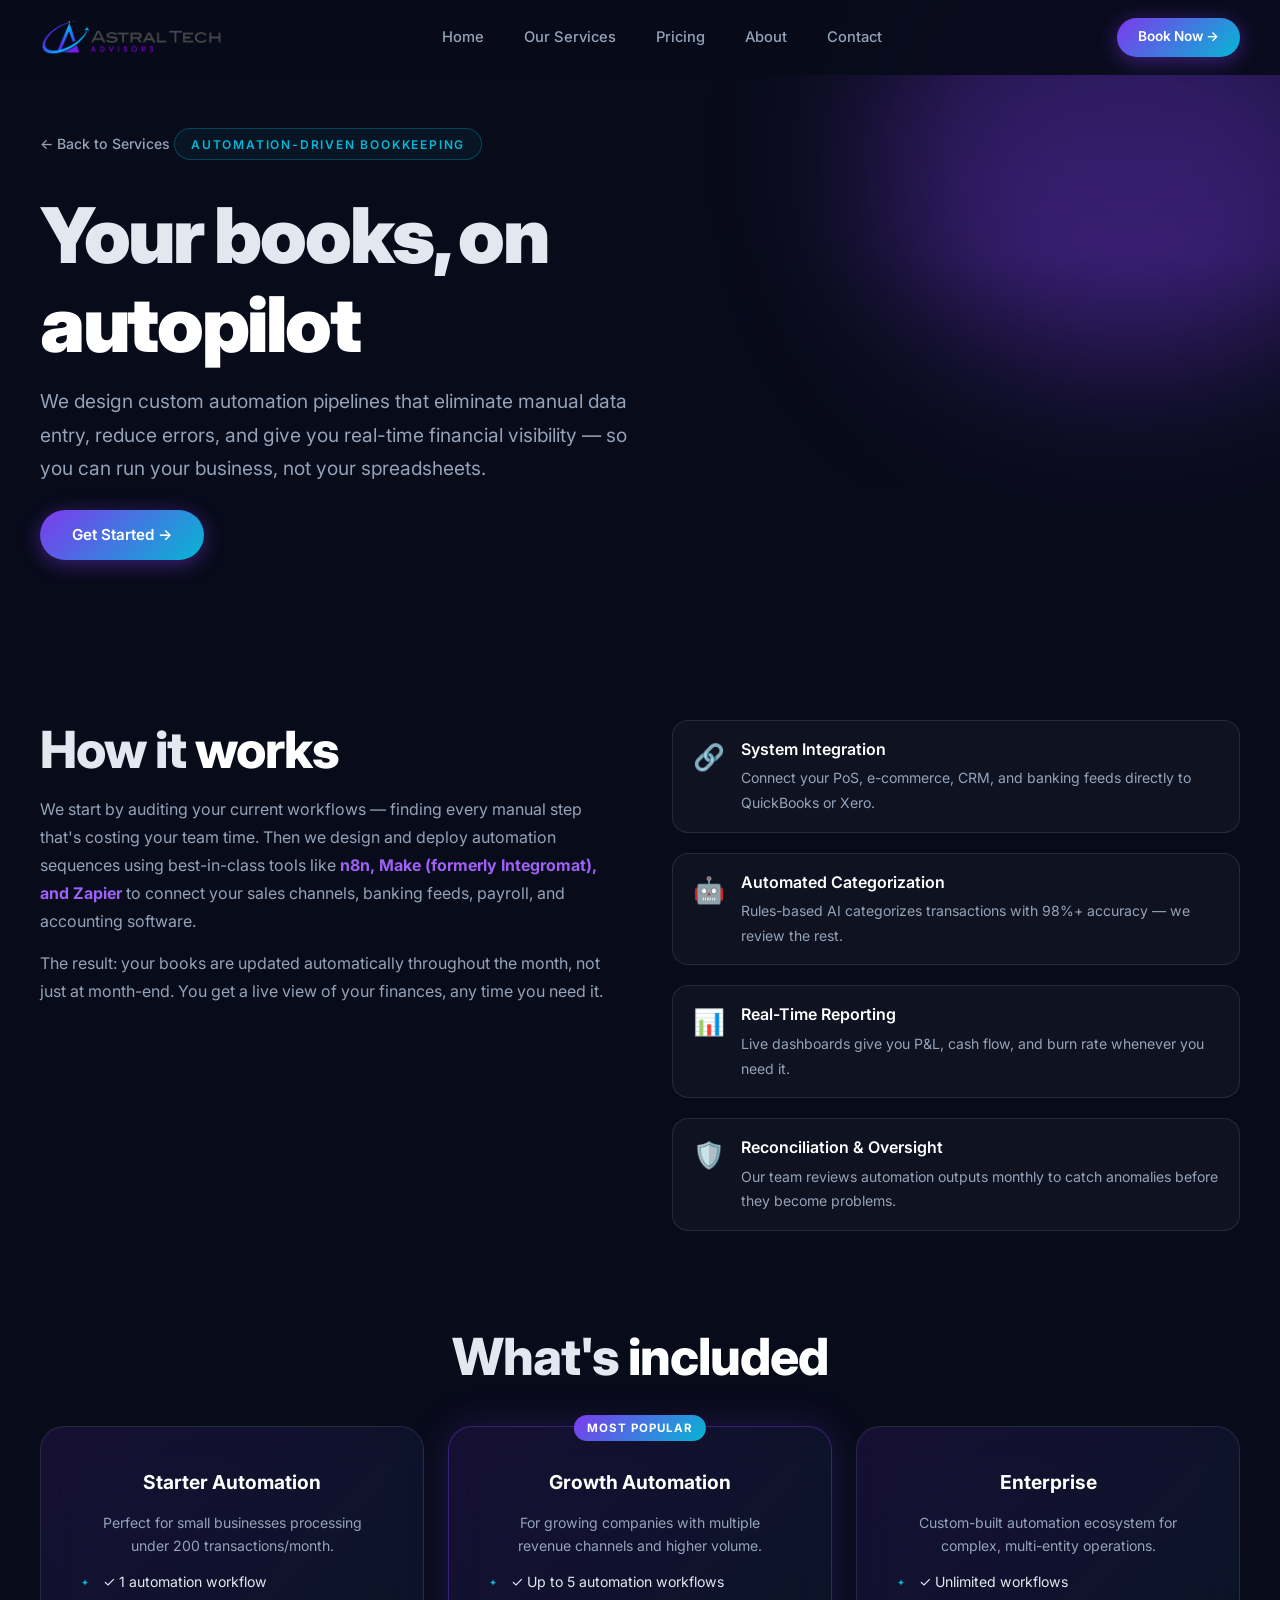
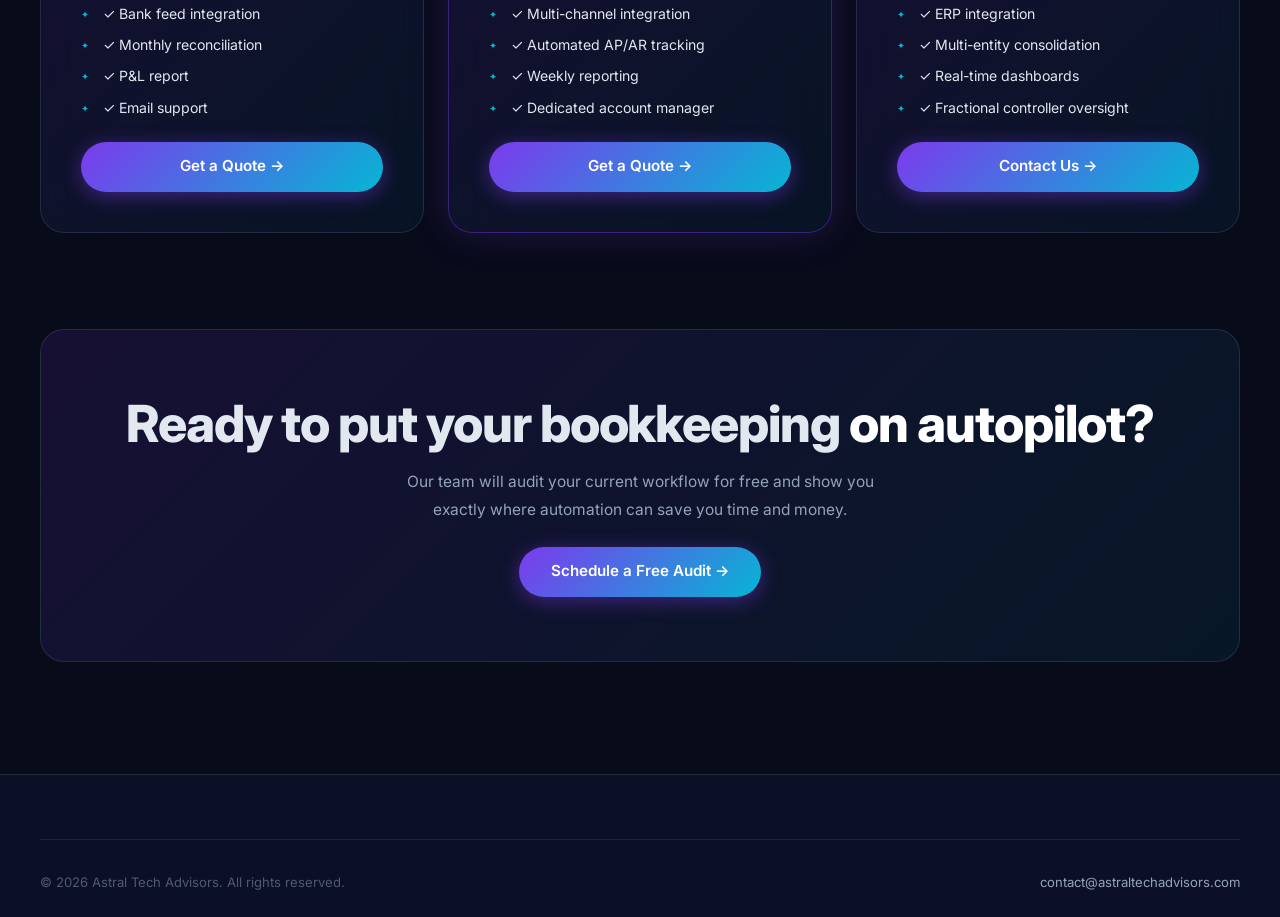
==== commit 4e14f2db: "Connect live Calendly booking link across all pages Replaced placeholder URL with real Calendly: htt" ====
--- a/automation-bookkeeping.html
+++ b/automation-bookkeeping.html
@@ -26,8 +26,7 @@
                     <li><a href="index.html#about">About</a></li>
                     <li><a href="index.html#contact">Contact</a></li>
                 </ul>
-                <!-- TODO: Replace with actual Calendly scheduling page once created -->
-                <a href="https://calendly.com/astraltechadvisors" target="_blank" class="btn btn-primary btn-sm nav-cta">Book Now →</a>
+                <a href="https://calendly.com/austin-astraltechadvisors/30min" target="_blank" class="btn btn-primary btn-sm nav-cta">Book Now →</a>
                 <button class="hamburger" id="hamburger"
                     aria-label="Toggle menu"><span></span><span></span><span></span></button>
             </div>
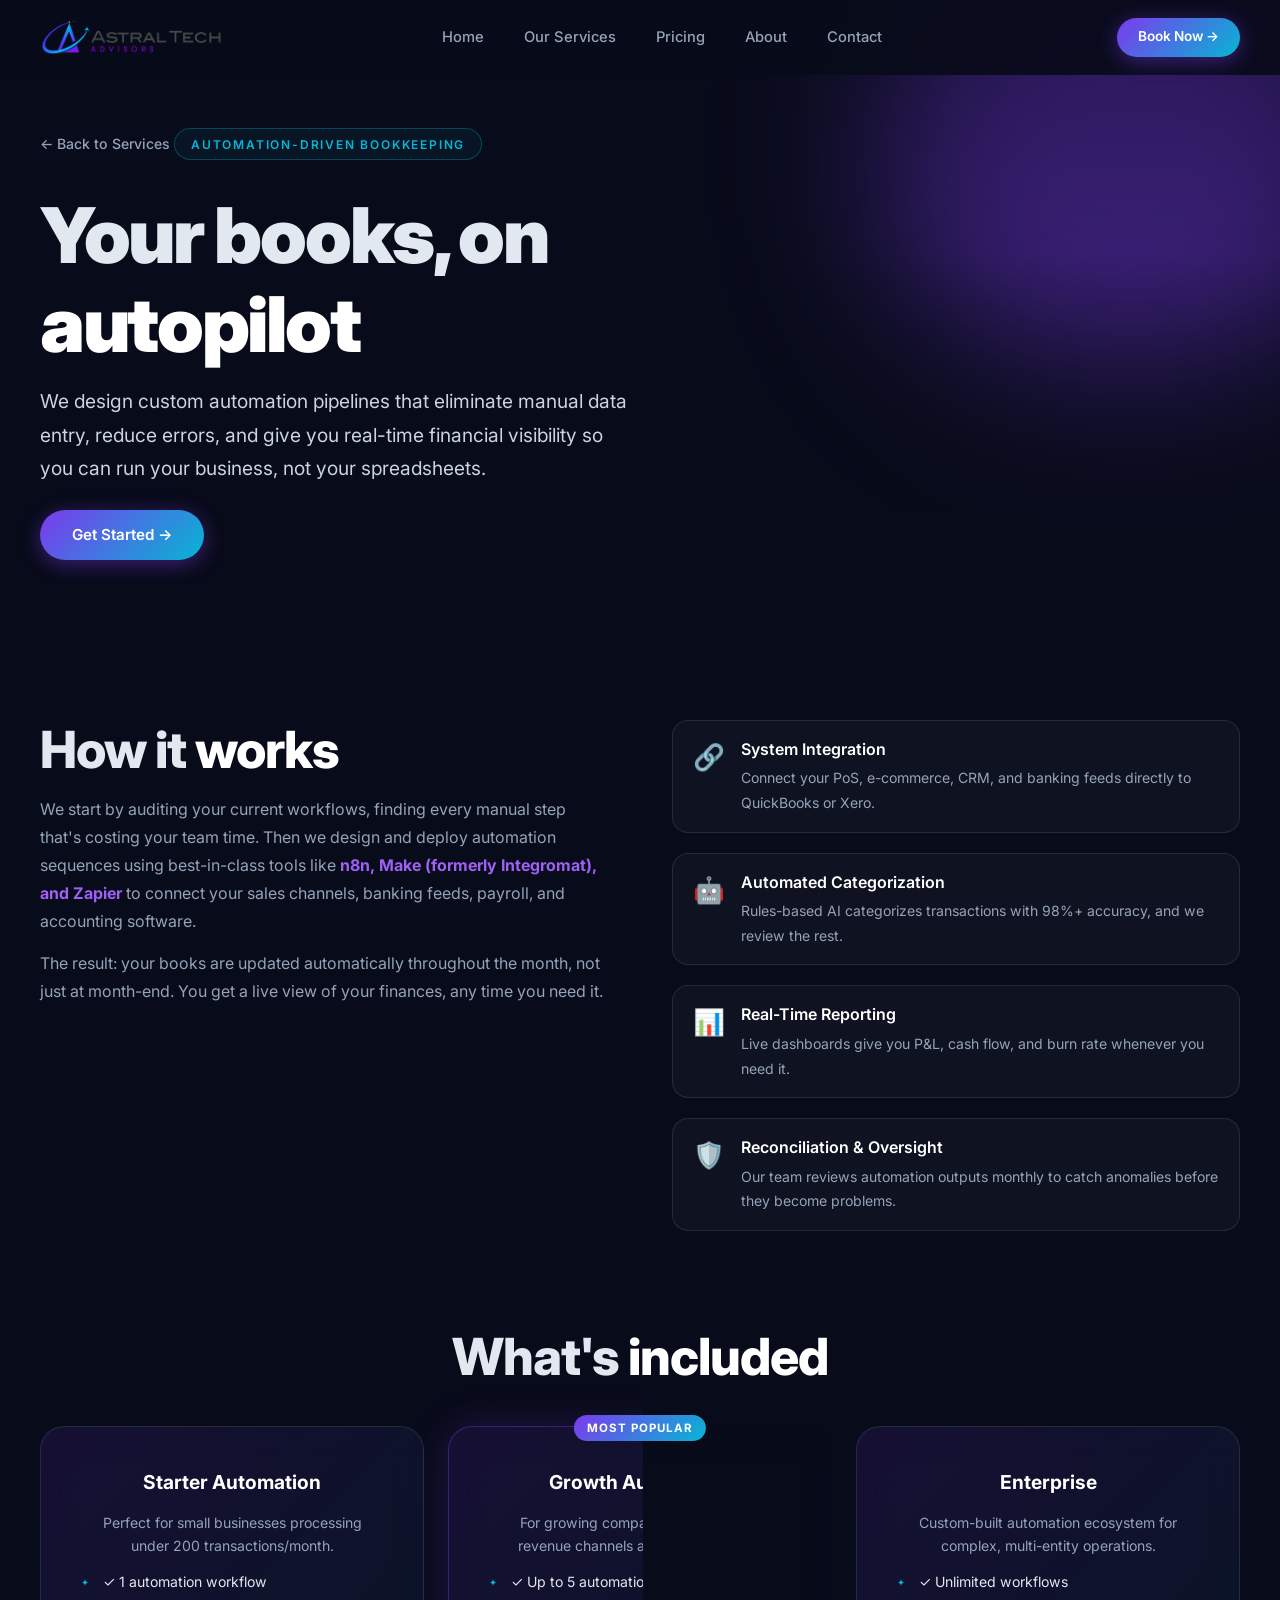
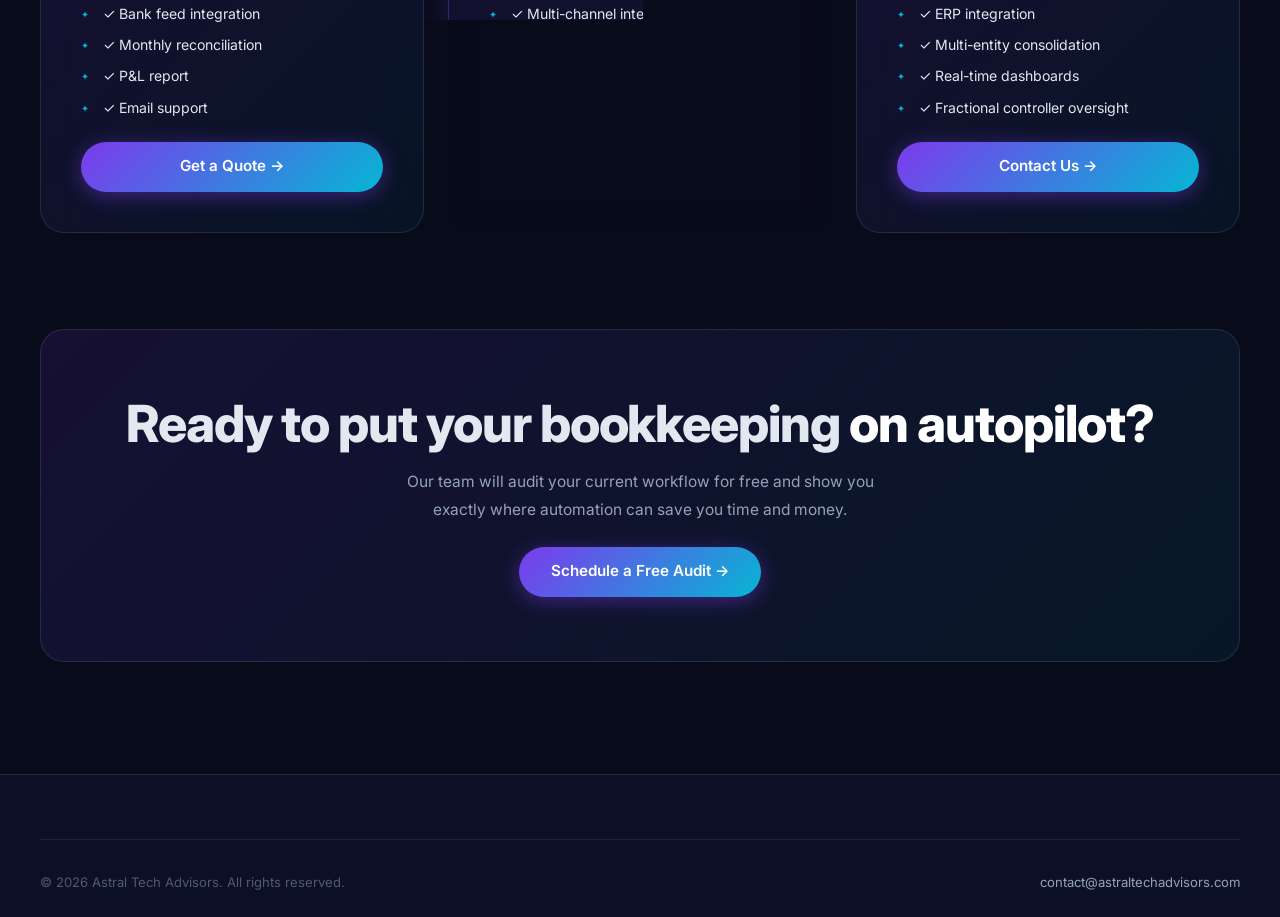
==== commit 5fd236a5: "Remove em dashes across all pages for more natural copy Co-Authored-By: Claude Opus 4.6 (1M context)" ====
--- a/automation-bookkeeping.html
+++ b/automation-bookkeeping.html
@@ -4,7 +4,7 @@
 <head>
     <meta charset="UTF-8" />
     <meta name="viewport" content="width=device-width, initial-scale=1.0" />
-    <title>Automation-Driven Bookkeeping — Astral Tech Advisors</title>
+    <title>Automation-Driven Bookkeeping | Astral Tech Advisors</title>
     <meta name="description"
         content="Reduce manual entry and errors with custom automation pipelines. We design workflows using n8n, Make, and Zapier for real-time financial visibility." />
     <link rel="preconnect" href="https://fonts.googleapis.com" />
@@ -43,7 +43,7 @@
                 <div class="section-label">Automation-Driven Bookkeeping</div>
                 <h1>Your books, on <span class="gradient-text">autopilot</span></h1>
                 <p class="hero-subtitle">We design custom automation pipelines that eliminate manual data entry, reduce
-                    errors, and give you real-time financial visibility — so you can run your business, not your
+                    errors, and give you real-time financial visibility so you can run your business, not your
                     spreadsheets.</p>
                 <a href="index.html#contact" class="btn btn-primary">Get Started →</a>
             </div>
@@ -57,7 +57,7 @@
                 <div class="landing-section-grid">
                     <div>
                         <h2>How it <span class="gradient-text">works</span></h2>
-                        <p>We start by auditing your current workflows — finding every manual step that's costing your
+                        <p>We start by auditing your current workflows, finding every manual step that's costing your
                             team time. Then we design and deploy automation sequences using best-in-class tools like
                             <strong>n8n, Make (formerly Integromat), and Zapier</strong> to connect your sales channels,
                             banking feeds, payroll, and accounting software.</p>
@@ -75,7 +75,7 @@
                         <div class="feature-item">
                             <div class="feature-icon">🤖</div>
                             <div><strong>Automated Categorization</strong>
-                                <p>Rules-based AI categorizes transactions with 98%+ accuracy — we review the rest.</p>
+                                <p>Rules-based AI categorizes transactions with 98%+ accuracy, and we review the rest.</p>
                             </div>
                         </div>
                         <div class="feature-item">
--- a/index.css
+++ b/index.css
@@ -191,6 +191,7 @@
   background: var(--grad-card);
   opacity: 0;
   transition: opacity var(--dur-base);
+  pointer-events: none;
 }
 
 .glass-card:hover {
@@ -390,7 +391,7 @@
 
 .hero-subtitle {
   font-size: clamp(1rem, 2vw, 1.2rem);
-  color: var(--clr-muted);
+  color: #CBD5E1;
   max-width: 560px;
   animation: fadeSlideIn 0.9s 0.2s var(--ease-out) both;
   margin-bottom: var(--space-sm);
@@ -398,7 +399,7 @@
 
 .hero-sub2 {
   font-size: 0.95rem;
-  color: rgba(148,163,184,0.75);
+  color: rgba(203,213,225,0.85);
   max-width: 520px;
   animation: fadeSlideIn 0.9s 0.25s var(--ease-out) both;
   margin-bottom: var(--space-lg);
@@ -812,6 +813,8 @@
   display: flex;
   flex-direction: column;
   gap: 1.25rem;
+  position: relative;
+  z-index: 1;
 }
 
 .form-row { display: grid; grid-template-columns: 1fr 1fr; gap: 1.25rem; }
@@ -841,6 +844,8 @@
   font-size: 0.95rem;
   transition: border-color var(--dur-fast), box-shadow var(--dur-fast), background var(--dur-fast);
   outline: none;
+  position: relative;
+  z-index: 1;
 }
 
 .form-group input::placeholder,
